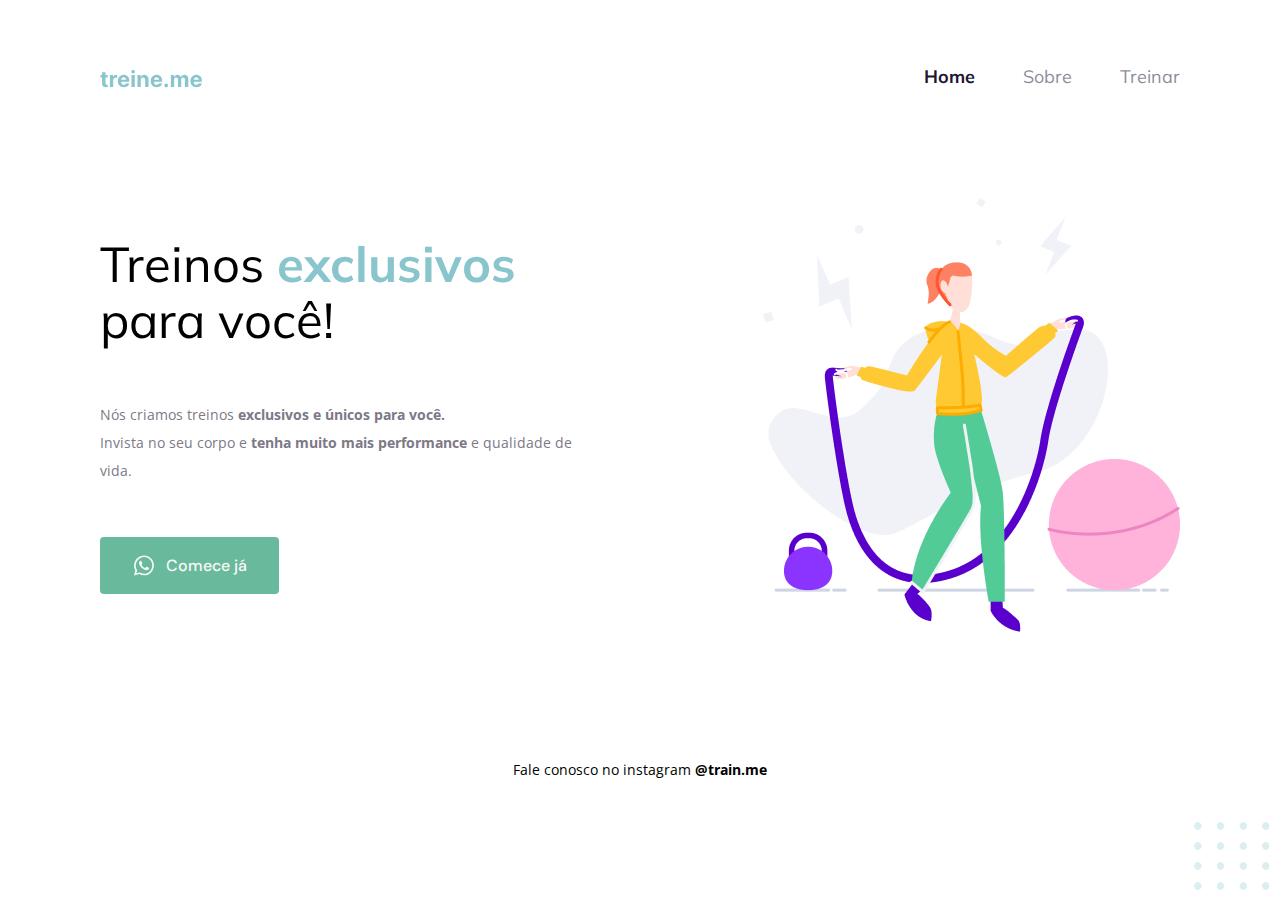
==== Introdução ao HTML e CSS/Projeto 02/index.html @ 1b857cdd "Project 02 finished" ====
<!DOCTYPE html>
<html lang="en">
<head>
  <link rel="preconnect" href="https://fonts.googleapis.com">
  <link rel="preconnect" href="https://fonts.gstatic.com" crossorigin>
  
  <meta charset="UTF-8">
  <meta name="viewport" content="width=device-width, initial-scale=1.0">

  <title>Train Me</title>

  <link rel="stylesheet" href="style.css"/>

  <link href="https://fonts.googleapis.com/css2?family=DM+Sans:ital,opsz,wght@0,9..40,100..1000;1,9..40,100..1000&family=Mulish:ital,wght@0,200..1000;1,200..1000&family=Open+Sans:ital,wght@0,300..800;1,300..800&display=swap" rel="stylesheet">
</head>
<body> 
  <div class="page">

    <header>

      <img src="images/logo.svg" alt="Train.Me logo">

      <nav>

        <ul>
          <li>Home</li>
          <li>Sobre</li>
          <li>Treinar</li>
        </ul>
        
      </nav>

    </header>
    <main class="hero">

        <section>

          <h1>Treinos <span>exclusivos</span> para você!</h1>

          <p>
            
            Nós criamos treinos <strong>exclusivos e únicos para você.</strong>
            <br>
            
            Invista no seu corpo e <strong>tenha muito mais performance</strong> e qualidade de vida.
          
          </p>

          <button>
            <img src="images/whats.svg" alt="WhatsApp logo">
            Comece já
          </button>

        </section>

        <img src="images/hero.png" alt="Woman jumping rope on gym">

    </main>

    <footer>

      <p>Fale conosco no instagram <a href="">@train.me</a></p>

    </footer>

    <img class="balls" src="images/balls.svg" alt="">

  </div>
</body>
</html>
---- Introdução ao HTML e CSS/Projeto 02/style.css ----
body {
  margin: 0;
}

.page {
  width: 1080px;
  margin: 65px auto 30px;

  display: flex;
  flex-direction: column;

  gap: 110px;
}

header {
  display: flex;
  justify-content: space-between;
  align-items: center;
}

ul {
  display: flex;
  gap: 48px;

  list-style: none;

  margin: 0;
  padding: 0;
}

ul li {
  font-family: "Mulish", sans-serif;
  color: #1F1534;
  font-size: 18px;
  
  line-height: 23px;

  font-weight: bold;
}

ul li + li {
  opacity: 50%;

  font-weight: normal;
}

.hero {
  display: flex;
  justify-content: space-between;
}

section {
  display: flex;
  flex-direction: column;
  align-items: flex-start;
  justify-content: space-evenly;

  width: 489px;
}

h1 {
  margin: 0;
  font-family: "Mulish", sans-serif;
  font-size: 49px;
  font-weight: normal;

  line-height: 56px;
}

h1 span {
  font-weight: bold;
  color: #89C5CC;
}

section p {
  font-family: "Open Sans", sans-serif;
  font-size: 14px;

  color: #7D7987;

  line-height: 28px;
}

section button {
  display: flex;
  align-items: center;

  gap: 10px;

  padding: 16px 32px;

  background-color: #69B99D;

  outline: none;

  border-radius: 4px;

  border: none;

  font-size: 16px;
  font-weight: 500;
  line-height: 21px;
  font-family: "DM Sans", sans-serif;
  color: #F9F9F9
}

footer {
  display: flex;
  align-items: center;
  justify-content: center;
}

footer p {
  font-size: 14px;
  font-family: "Open Sans", sans-serif;


  line-height: 28px;
}

footer p a {
  font-weight: bold;
  text-decoration: none;

  color: #000000
}

.balls {
  position: fixed;
  right: 0;
  bottom: 0;
}
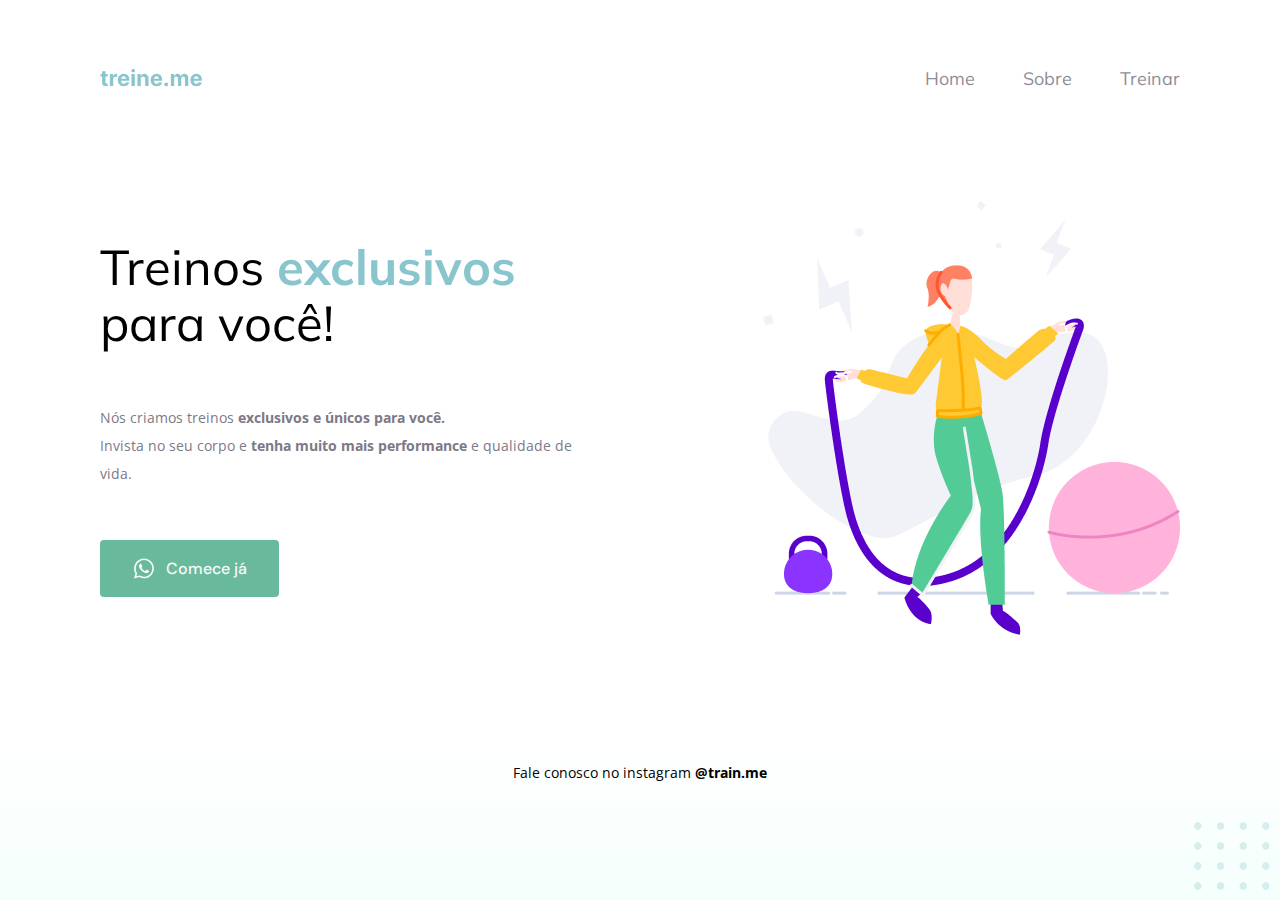
==== commit 8d383913: "fix: fix some css bugs" ====
--- a/Introdução ao HTML e CSS/Projeto 02/index.html
+++ b/Introdução ao HTML e CSS/Projeto 02/index.html
@@ -16,21 +16,19 @@
 <body> 
   <div class="page">
 
-    <header>
+    <nav>
+      <a id="logo" href="#">
+        <img src="images/logo.svg" alt="Train.Me logo">
+      </a>
 
-      <img src="images/logo.svg" alt="Train.Me logo">
+      <ul>
+        <li><a href="#">Home</a></li>
+        <li><a href="#">Sobre</a></li>
+        <li><a href="#">Treinar</a></li>
+      </ul>
+        
+    </nav>
 
-      <nav>
-
-        <ul>
-          <li>Home</li>
-          <li>Sobre</li>
-          <li>Treinar</li>
-        </ul>
-        
-      </nav>
-
-    </header>
     <main class="hero">
 
         <section>
--- a/Introdução ao HTML e CSS/Projeto 02/style.css
+++ b/Introdução ao HTML e CSS/Projeto 02/style.css
@@ -1,10 +1,19 @@
 body {
   margin: 0;
+
+  background: linear-gradient(180deg, rgba(227, 255, 248, 0.00) 82.08%, rgba(227, 255, 248, 0.38) 100%);
+
+  min-height: 100vh;
+}
+
+a {
+  text-decoration: none;
 }
 
 .page {
   width: 1080px;
-  margin: 65px auto 30px;
+  margin: 0 auto 0;
+  padding: 65px 30px;
 
   display: flex;
   flex-direction: column;
@@ -12,7 +21,7 @@
   gap: 110px;
 }
 
-header {
+nav {
   display: flex;
   justify-content: space-between;
   align-items: center;
@@ -28,20 +37,22 @@
   padding: 0;
 }
 
-ul li {
+ul li a {
   font-family: "Mulish", sans-serif;
   color: #1F1534;
   font-size: 18px;
   
   line-height: 23px;
 
-  font-weight: bold;
-}
-
-ul li + li {
   opacity: 50%;
 
   font-weight: normal;
+}
+
+ul li a:hover {
+  opacity: 100%;
+
+  font-weight: bold;
 }
 
 .hero {
@@ -101,8 +112,15 @@
   font-weight: 500;
   line-height: 21px;
   font-family: "DM Sans", sans-serif;
-  color: #F9F9F9
+  color: #F9F9F9;
+
+  cursor: pointer;
 }
+
+section button:hover {
+  background: #437e69;
+}
+
 
 footer {
   display: flex;
@@ -120,7 +138,6 @@
 
 footer p a {
   font-weight: bold;
-  text-decoration: none;
 
   color: #000000
 }
